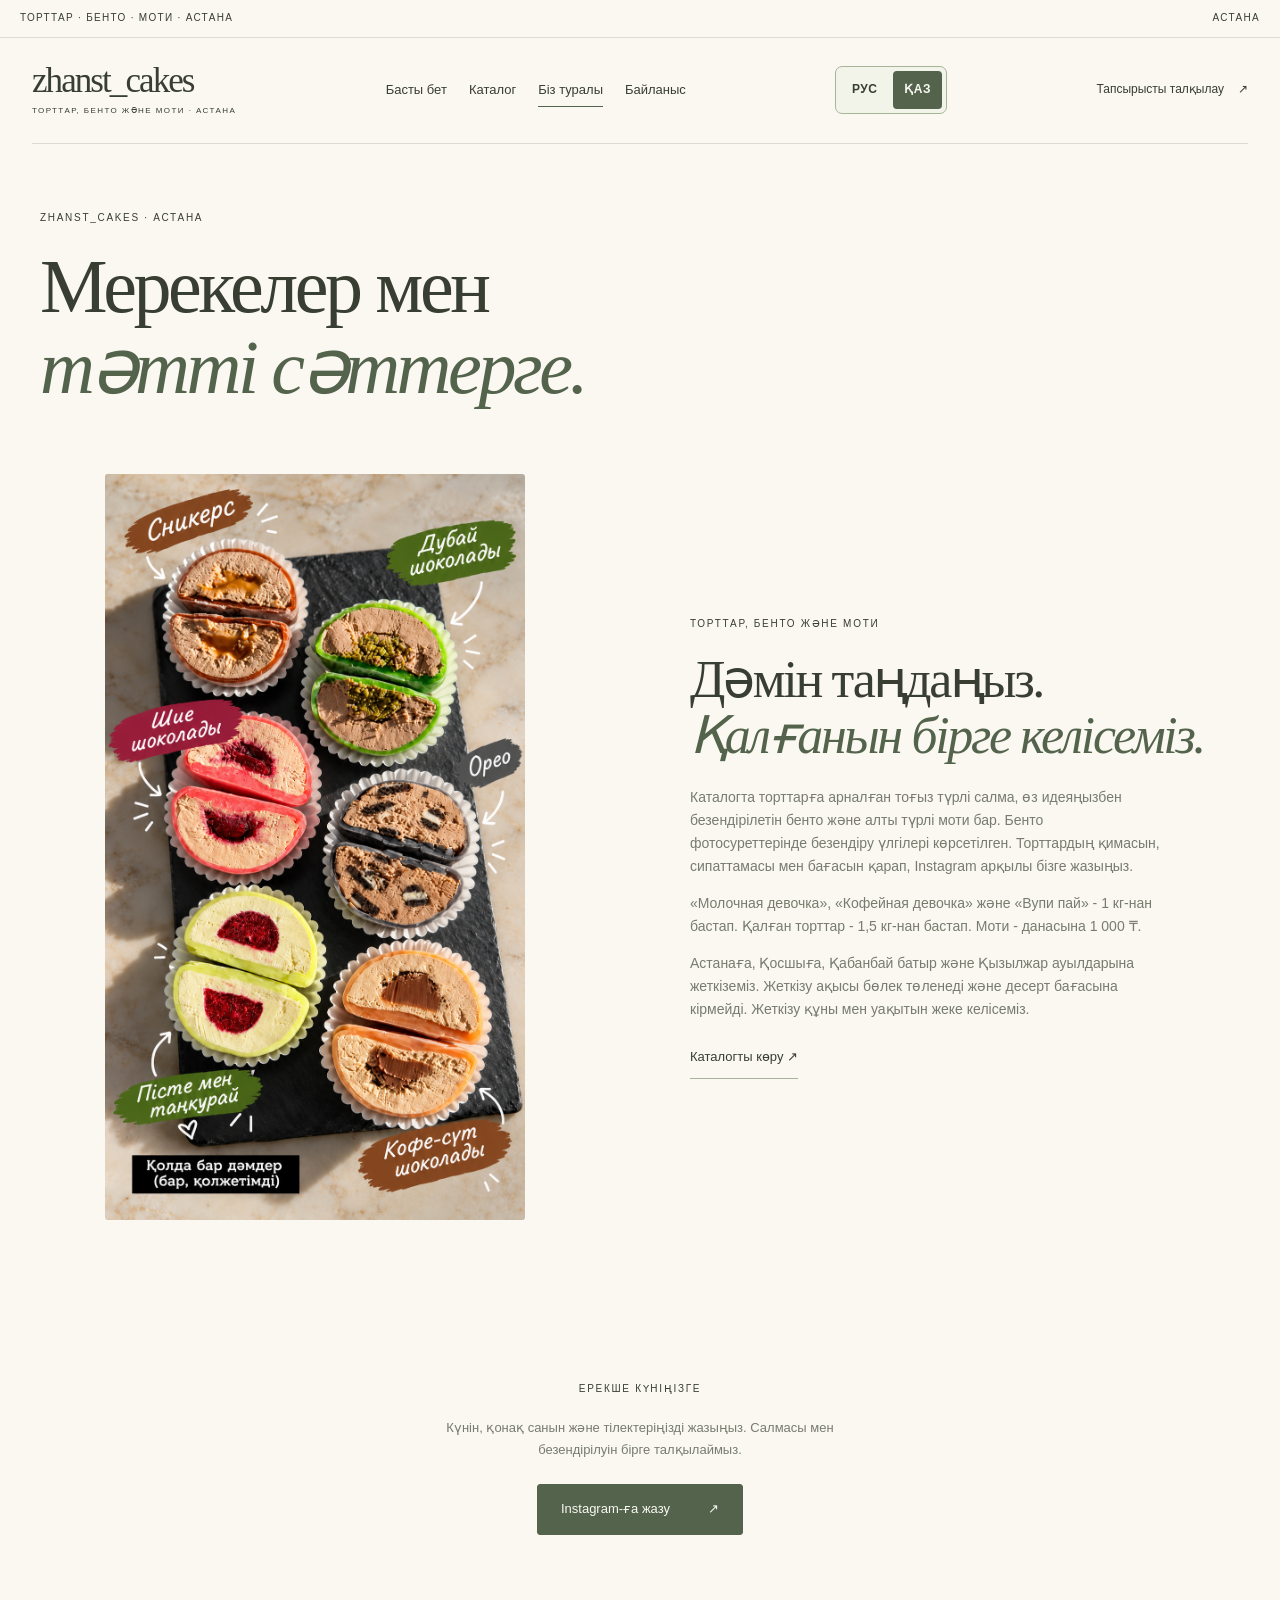
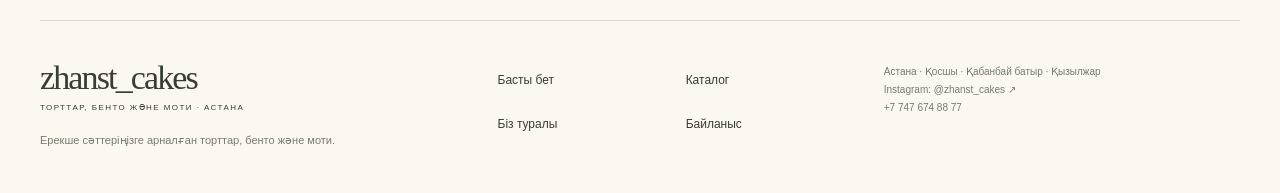
==== about-kk.html @ f771cd1b "Add files via upload" ====
<!doctype html>
<html lang="kk"><head><meta charset="utf-8"><meta name="viewport" content="width=device-width,initial-scale=1">
<meta http-equiv="Content-Security-Policy" content="default-src &#x27;none&#x27;; script-src &#x27;self&#x27;; script-src-attr &#x27;none&#x27;; style-src &#x27;self&#x27;; style-src-attr &#x27;none&#x27;; img-src &#x27;self&#x27;; font-src &#x27;self&#x27;; connect-src &#x27;none&#x27;; object-src &#x27;none&#x27;; base-uri &#x27;none&#x27;; form-action &#x27;none&#x27;">
<meta name="referrer" content="no-referrer"><meta name="robots" content="noindex,nofollow">
<title>Біз туралы - zhanst_cakes</title><meta name="description" content="zhanst_cakes торттары, бентолары және мотиі. Моти - данасына 1 000 ₸. Жеткізу: Астана қаласы, Қосшы қаласы, Қабанбай батыр және Қызылжар ауылдары.">
<link rel="icon" href="images/icon.svg" type="image/svg+xml"><link rel="stylesheet" href="style.css"><script src="config.js" defer></script><script src="config-kk.js" defer></script><script src="script.js" defer></script><link rel="alternate" hreflang="ru" href="about.html"><link rel="alternate" hreflang="kk" href="about-kk.html"></head>
<body><a class="skip" href="#main">Негізгі мазмұнға өту</a>
<div class="topline">Торттар · Бенто · Моти · Астана <span>Астана</span></div>
<header class="header"><a class="brand" href="index-kk.html" aria-label="zhanst_cakes - басты бет">zhanst_cakes<span>торттар, бенто және моти · Астана</span></a><div class="language-switch" role="group" aria-label="Сайт тілі"><a href="about.html" lang="ru" hreflang="ru" data-language-link="about.html">РУС</a><a href="about-kk.html" lang="kk" hreflang="kk" data-language-link="about-kk.html" aria-current="true">ҚАЗ</a></div><button class="menu-toggle" type="button" aria-expanded="false" aria-controls="navigation" aria-label="Мәзірді ашу">Мәзір <span aria-hidden="true">☰</span></button><nav id="navigation" aria-label="Негізгі мәзір"><a href="index-kk.html">Басты бет</a><a href="catalog-kk.html">Каталог</a><a href="about-kk.html" aria-current="page">Біз туралы</a><a href="contacts-kk.html">Байланыс</a></nav><a class="header-contact" href="contacts-kk.html">Тапсырысты талқылау <span aria-hidden="true">↗</span></a></header>
<main id="main">
<section class="page-intro container"><p class="eyebrow">ZHANST_CAKES · АСТАНА</p><h1>Мерекелер мен<br><em>тәтті сәттерге.</em></h1></section><section class="about-layout container"><div class="photo-slot portrait-photo mochi-overview"><img src="images/mochi-collection-kk.png" alt="Қазақша атаулары бар zhanst_cakes моти дәмдерінің топтамасы" width="941" height="1672" loading="lazy"></div><div class="about-copy"><p class="eyebrow">ТОРТТАР, БЕНТО ЖӘНЕ МОТИ</p><h2>Дәмін таңдаңыз.<br><em>Қалғанын бірге келісеміз.</em></h2><p>Каталогта торттарға арналған тоғыз түрлі салма, өз идеяңызбен безендірілетін бенто және алты түрлі моти бар. Бенто фотосуреттерінде безендіру үлгілері көрсетілген. Торттардың қимасын, сипаттамасы мен бағасын қарап, Instagram арқылы бізге жазыңыз.</p><p>«Молочная девочка», «Кофейная девочка» және «Вупи пай» - 1 кг-нан бастап. Қалған торттар - 1,5 кг-нан бастап. Моти - данасына 1 000 ₸.</p><p>Астанаға, Қосшыға, Қабанбай батыр және Қызылжар ауылдарына жеткіземіз. Жеткізу ақысы бөлек төленеді және десерт бағасына кірмейді. Жеткізу құны мен уақытын жеке келісеміз.</p><a class="text-link" href="catalog-kk.html">Каталогты көру ↗</a></div></section><section class="cta"><p class="eyebrow">ЕРЕКШЕ КҮНІҢІЗГЕ</p><p>Күнін, қонақ санын және тілектеріңізді жазыңыз. Салмасы мен безендірілуін бірге талқылаймыз.</p><a class="button" href="https://www.instagram.com/zhanst_cakes/">Instagram-ға жазу <span>↗</span></a></section></main>
<footer class="footer"><div><a class="brand" href="index-kk.html">zhanst_cakes<span>торттар, бенто және моти · Астана</span></a><p>Ерекше сәттеріңізге арналған торттар, бенто және моти.</p></div><nav aria-label="Төменгі мәзір"><a href="index-kk.html">Басты бет</a><a href="catalog-kk.html">Каталог</a><a href="about-kk.html" aria-current="page">Біз туралы</a><a href="contacts-kk.html">Байланыс</a></nav><div class="footer-note">Астана · Қосшы · Қабанбай батыр · Қызылжар<br><a href="https://www.instagram.com/zhanst_cakes/">Instagram: @zhanst_cakes ↗</a><br><a href="tel:+77476748877">+7 747 674 88 77</a></div></footer>
<dialog id="product-dialog" aria-labelledby="dialog-title"><button class="dialog-close" type="button" aria-label="Терезені жабу">×</button><div id="dialog-content"></div></dialog>
<dialog id="contact-dialog" aria-labelledby="contact-title"><button class="dialog-close" type="button" aria-label="Терезені жабу">×</button><p class="eyebrow">БАЙЛАНЫС</p><h2 id="contact-title">Бізбен байланысыңыз</h2><p>Қоңырау шалыңыз немесе WhatsApp пен Instagram арқылы жазыңыз - тапсырысыңызды талқылаймыз.</p><a class="button" href="contacts-kk.html">Байланыс парақшасына өту ↗</a></dialog>
</body></html>
---- style.css ----
:root{--paper:#faf8f1;--ink:#383e32;--sage:#53634c;--muted:#777c6e;--line:#d9dccf;--soft:#eceee3;--serif:Georgia,'Times New Roman',serif}*{box-sizing:border-box}html{scroll-behavior:smooth;scroll-padding-top:110px}body{margin:0;background:var(--paper);color:var(--ink);font:15px/1.65 Arial,Helvetica,sans-serif}a{color:inherit;text-decoration:none}button,input,select{font:inherit}button,a,summary,select{-webkit-tap-highlight-color:transparent}button,summary,select{cursor:pointer}img{max-width:100%;display:block}button{color:inherit}h1,h2,h3,p{margin-top:0}h1,h2,h3{font-family:var(--serif);font-weight:400;line-height:1.07;letter-spacing:-.045em}h1{font-size:clamp(44px,7vw,88px);margin-bottom:26px}h2{font-size:clamp(34px,4.4vw,56px);margin-bottom:22px}h3{font-size:29px}em{font-weight:400;color:var(--sage)}a:focus-visible,button:focus-visible,select:focus-visible,summary:focus-visible{outline:3px solid #8a9b76;outline-offset:5px}.container{width:min(1200px,calc(100% - 40px));margin-inline:auto}.skip{position:fixed;top:-80px;left:20px;padding:12px 18px;background:var(--ink);color:white;z-index:20}.skip:focus{top:12px}.topline{font-size:10px;letter-spacing:.13em;text-transform:uppercase;border-bottom:1px solid var(--line);padding:10px 20px;display:flex;justify-content:space-between}.header{width:min(1320px,calc(100% - 40px));margin:auto;display:flex;align-items:center;justify-content:space-between;gap:20px;padding:23px 0;flex-wrap:wrap;border-bottom:1px solid var(--line)}.brand{font:40px/.9 var(--serif);letter-spacing:-.065em;display:inline-flex;flex-direction:column;gap:10px;flex-shrink:0}.brand span{font:8px/1.2 Arial,sans-serif;letter-spacing:.18em;text-transform:uppercase}.header nav{display:flex;gap:24px;width:100%;order:3;justify-content:center;font-size:13px}.header nav a{padding:10px 0;position:relative}.header nav a[aria-current=page]::after{content:'';height:1px;background:var(--sage);position:absolute;bottom:4px;left:0;right:0}.header-contact{display:none;font-size:12px;gap:24px;align-items:center}.menu-toggle{display:none;align-items:center;gap:12px;min-height:44px;padding:8px 0 8px 12px;background:none;border:0;font-size:12px}.menu-toggle span{font-size:22px}.js .menu-toggle{display:flex}.js .header nav{display:none}.js .header nav.open{display:flex}.eyebrow{font-size:10px;letter-spacing:.17em;line-height:1.7;font-weight:500;margin-bottom:20px}.lead{font-size:15px;line-height:1.8;color:var(--muted);max-width:440px}.button{display:inline-flex;align-items:center;justify-content:space-between;gap:38px;background:var(--sage);color:var(--paper);padding:15px 23px;border:1px solid var(--sage);border-radius:3px;min-height:50px;font-size:13px;line-height:1.4}.button:hover{background:#414f3b}.button.secondary{background:transparent;color:var(--sage)}.text-link{display:inline-flex;align-items:center;padding:10px 0;border-bottom:1px solid #aab29b;font-size:13px;min-height:44px}.hero{display:grid;gap:35px;padding-top:45px;padding-bottom:55px}.hero .lead{margin-bottom:28px}.hero-bottom{display:flex;gap:14px;align-items:center;margin-top:32px;font-size:11px;color:var(--muted);line-height:1.6}.asterisk{font-size:34px;color:var(--sage)}.photo-slot{position:relative;background:#e9e5dc;overflow:hidden;border-radius:3px;aspect-ratio:4/5}.photo-slot img{width:100%;height:100%;object-fit:cover}.photo-slot>span{position:absolute;bottom:18px;left:18px;right:18px;text-align:center;font-size:10px;letter-spacing:.09em;color:#626853;background:#faf8f1d9;padding:8px;border:1px solid #ffffff70;border-radius:2px}.hero-photo{border-radius:140px 140px 3px 3px;aspect-ratio:1/1.1}.photo-caption{display:flex;justify-content:space-between;gap:15px;padding-top:15px;font-size:9px;letter-spacing:.09em;color:var(--muted)}.photo-caption span:last-child{font-family:var(--serif);font-style:italic;font-size:13px;letter-spacing:0}.section-head{display:flex;align-items:flex-start;justify-content:space-between;gap:20px;flex-direction:column;margin-bottom:28px}.section-head h2{margin:0}.section-head>p{font-size:12px;color:var(--muted);margin:0}.category-section{padding-block:40px 45px;border-top:1px solid var(--line)}.categories{display:grid;gap:12px}.category{padding:22px 24px;border:1px solid var(--line);position:relative;background:#f4f3eb;border-radius:3px}.category:nth-child(2){background:#e9edde}.category:nth-child(3){background:#f0e7df}.category:hover{border-color:var(--sage)}.category-number{font-size:10px;color:var(--muted)}.category h3{margin:18px 0 8px}.category p{font-size:12px;color:var(--muted);margin-bottom:0}.category-arrow{position:absolute;right:24px;top:22px;font-size:23px}.collection{padding-block:25px 65px}.product-grid{display:grid;grid-template-columns:repeat(2,minmax(0,1fr));gap:30px 14px}.product-card{min-width:0}.product-card .photo-slot{aspect-ratio:4/5}.product-card:nth-child(3n+2) .is-placeholder img{filter:hue-rotate(325deg)}.product-card:nth-child(3n+3) .is-placeholder img{filter:hue-rotate(30deg)}.photo-button{display:block;padding:0;border:0;width:100%;background:transparent;text-align:left}.product-category{font-size:9px;letter-spacing:.13em;text-transform:uppercase;color:var(--muted);margin:14px 0 8px}.product-card h3{font-size:21px;line-height:1.15;margin:0 0 9px;overflow-wrap:anywhere}.product-price{font-size:12px;margin:0 0 12px;color:var(--sage)}.product-link{background:transparent;border:0;border-bottom:1px solid #aab29b;padding:8px 0;font-size:11px;min-height:44px;text-align:left}.story-strip{background:var(--soft);padding-block:45px}.story-grid{display:grid;gap:32px;align-items:center}.story-photo{aspect-ratio:1.25}.story-grid p:not(.eyebrow){color:var(--muted);font-size:14px;max-width:420px}.cta{text-align:center;padding:65px 20px}.cta>p:not(.eyebrow){color:var(--muted);font-size:13px;max-width:400px;margin:0 auto 24px}.footer{width:min(1200px,calc(100% - 40px));margin:auto;border-top:1px solid var(--line);padding:32px 0;display:grid;gap:30px}.footer .brand{font-size:34px}.footer p{font-size:11px;color:var(--muted);margin:18px 0 0}.footer nav{display:flex;flex-wrap:wrap;gap:10px 24px;font-size:12px}.footer nav a{padding:8px 0;min-height:44px}.footer-note{font-size:10px;color:var(--muted);line-height:1.8}.page-intro{padding-block:45px 32px}.page-intro h1{font-size:clamp(44px,6.5vw,76px)}.catalog{padding-bottom:45px}.toolbar{padding:20px 0;border-top:1px solid var(--line);border-bottom:1px solid var(--line);display:flex;gap:18px;flex-wrap:wrap;align-items:center;justify-content:space-between}.filters{display:flex;gap:7px;flex-wrap:wrap}.filters button{border:1px solid var(--line);border-radius:40px;background:transparent;padding:10px 17px;font-size:12px;min-height:44px}.filters .active{background:var(--sage);border-color:var(--sage);color:var(--paper)}.sort{display:flex;gap:10px;align-items:center;font-size:11px;color:var(--muted)}select{border:1px solid var(--line);border-radius:3px;color:var(--ink);background:var(--paper);padding:10px;min-height:44px;font-size:12px}.catalog-status{font-size:11px;color:var(--muted);margin:18px 0 22px}.pagination{display:flex;gap:10px;justify-content:center;padding:30px 0 10px}.pagination button{width:44px;height:44px;border:1px solid var(--line);border-radius:50%;background:transparent}.pagination .active{background:var(--sage);color:var(--paper);border-color:var(--sage)}.catalog-note{text-align:center;font-size:11px;color:var(--muted);margin:20px 0}.about-layout{display:grid;gap:35px;align-items:center;padding-bottom:55px}.portrait-photo{border-radius:130px 130px 3px 3px}.about-copy p:not(.eyebrow){font-size:14px;color:var(--muted);max-width:470px}.values{padding-block:35px 20px;border-top:1px solid var(--line)}.values-grid{display:grid;gap:28px}.values-grid span{font-size:11px;color:var(--sage)}.values-grid h3{margin:14px 0}.values-grid p{font-size:13px;color:var(--muted);max-width:280px}.contact-layout{display:grid;gap:30px;padding-bottom:55px}.contact-panel{background:var(--soft);padding:28px;border-radius:4px}.contact-row{display:flex;align-items:center;justify-content:space-between;gap:20px;border-top:1px solid #cdd3bf;padding:22px 0;min-height:80px}.contact-row strong{display:block;font:28px var(--serif);letter-spacing:-.03em}.contact-row small{font-size:11px;color:var(--muted);display:block;margin-top:7px;overflow-wrap:anywhere}.contact-row>span:last-child{font-size:27px}.muted{font-size:11px;color:var(--muted);margin:14px 0 0}.contact-info{padding:10px 0;display:grid;gap:24px}.contact-info h2{font-size:36px}.contact-info p:not(.eyebrow){font-size:13px;color:var(--muted);max-width:380px}.contact-info .eyebrow{margin-bottom:12px}.faq{padding-bottom:65px}.faq h2{margin-bottom:30px}.faq details{border-top:1px solid var(--line);padding:0}.faq details:last-child{border-bottom:1px solid var(--line)}summary{padding:20px 0;font-size:14px;min-height:50px}details p{font-size:13px;color:var(--muted);padding-right:20px;max-width:600px}dialog{background:var(--paper);color:var(--ink);border:0;border-radius:8px;padding:44px 22px 26px;width:min(560px,calc(100% - 30px));max-height:90vh;overflow:auto}dialog::backdrop{background:#26301ecc}dialog h2{font-size:34px;overflow-wrap:anywhere}dialog p{font-size:14px;color:var(--muted)}dialog .photo-slot{aspect-ratio:1.5;margin-bottom:22px}dialog .button{width:100%;margin-top:10px}.dialog-close{position:absolute;top:4px;right:4px;border:0;background:transparent;font-size:28px;min-width:44px;min-height:44px}.dialog-size{font-size:12px}body.dialog-open{overflow:hidden}
@media(min-width:640px){.container,.footer{width:min(1200px,calc(100% - 64px))}.header{width:calc(100% - 64px)}.hero{grid-template-columns:1fr 1fr;align-items:center;gap:30px;padding-block:60px}.hero h1{font-size:clamp(48px,7vw,88px)}.categories{grid-template-columns:repeat(3,minmax(0,1fr))}.category{padding:24px 20px}.category h3{font-size:27px}.section-head{flex-direction:row;align-items:end}.product-grid{gap:35px 22px}.story-grid,.about-layout,.contact-layout{grid-template-columns:1fr 1fr;gap:45px}.story-photo{aspect-ratio:1.15}.values-grid{grid-template-columns:repeat(3,minmax(0,1fr))}.footer{grid-template-columns:1.3fr 1fr}.footer-note{grid-column:1/-1}.page-intro{padding-block:65px 40px}.about-copy h2{font-size:40px}.contact-panel{padding:35px}}
@media(min-width:960px){.header{flex-wrap:nowrap;padding-block:27px}.header nav,.js .header nav{display:flex;width:auto;order:0;gap:35px}.menu-toggle,.js .menu-toggle{display:none}.header-contact{display:flex}.hero{gap:80px;padding-block:65px 80px}.hero-visual{padding-left:25px}.hero-photo{border-radius:210px 210px 3px 3px}.hero-bottom{margin-top:40px}.product-grid{grid-template-columns:repeat(3,minmax(0,1fr));gap:40px 28px}.product-card h3{font-size:27px}.product-price{font-size:13px}.product-link{font-size:12px}.category-section{padding-block:55px}.category{padding:28px}.category h3{font-size:36px}.collection{padding-block:35px 80px}.story-strip{padding-block:65px}.story-grid{gap:100px}.story-photo{max-width:470px}.cta{padding-block:85px}.footer{grid-template-columns:1.2fr 1fr 1fr;align-items:start;padding-block:42px}.footer-note{grid-column:auto}.footer nav{display:grid;grid-template-columns:1fr 1fr;gap:0 20px}.about-layout{gap:100px;padding-bottom:75px}.portrait-photo{max-width:480px}.about-copy h2{font-size:52px}.contact-layout{gap:100px}.contact-info{padding-top:20px}.faq{padding-top:20px}.hero .lead{font-size:16px}.values{padding-block:45px 30px}dialog{padding:48px 35px 35px}}
@media(max-width:359px){.container,.footer,.header{width:calc(100% - 28px)}.product-grid{grid-template-columns:1fr}.hero h1{font-size:43px}.filters{gap:5px}.filters button{padding-inline:12px}.contact-panel{padding:22px}.topline{font-size:8px}}
@media(prefers-reduced-motion:reduce){html{scroll-behavior:auto}}

/* Brand, serving details and full mochi assortment. */
.brand{font-size:29px;letter-spacing:-.055em}.product-size{font-size:11px;color:var(--muted);margin:0 0 8px}.product-card:has(.product-category) .photo-slot{aspect-ratio:1/1.1}.mochi-overview{aspect-ratio:941/1672;border-radius:3px;max-width:420px;width:100%;justify-self:center}.mochi-overview img{object-fit:contain}.hero-photo img{object-position:center}.product-price{margin-bottom:6px}@media(min-width:960px){.brand{font-size:35px}}

/* Whole photographs with breathing room; small source photos never upscale. */
.product-card .photo-slot, .product-card:has(.product-category) .photo-slot{aspect-ratio:4/5;padding:14px;background:#eeece5;display:grid;place-items:center}
.product-card .photo-slot img{width:100%;height:100%;object-fit:contain;border-radius:2px;min-height:0}
.product-card .photo-cake, .product-card:has(.product-category) .photo-cake{aspect-ratio:1/1;padding:18px}
.product-card .photo-cake img{width:auto;height:auto;max-width:100%;max-height:100%;object-fit:contain}
#dialog-content .photo-slot{display:grid;place-items:center;aspect-ratio:auto;height:min(48vh,480px);padding:16px;background:#eeece5}
#dialog-content .photo-slot img{width:auto;height:auto;max-width:100%;max-height:100%;object-fit:contain;min-height:0}
.hero-photo img{object-fit:contain;padding:16px}.photo-button:hover .photo-slot{background:#e8e6dd}
@media(max-width:600px){.product-card .photo-slot{padding:8px}.product-card .photo-cake,.product-card:has(.product-category) .photo-cake{padding:10px}.topline{gap:12px}}

/* Local, accessible dessert showcase — no carousel library. */
.sr-only{position:absolute;width:1px;height:1px;padding:0;margin:-1px;overflow:hidden;clip-path:inset(50%);white-space:nowrap;border:0}
.showcase .section-head{margin-bottom:35px}.showcase-region{outline-offset:8px}.showcase-slide[hidden],.showcase-controls[hidden]{display:none!important}
.showcase-slide{animation:showcase-enter .55s ease both;min-width:0}.showcase-copy h3{font-size:clamp(32px,4vw,52px);margin-bottom:22px}.showcase-copy{min-width:0}.showcase-copy p:not(.eyebrow){font-size:14px;color:var(--muted)}
.showcase-collage{position:relative;display:grid;gap:10px;aspect-ratio:1.18;width:100%;padding:18px 18px 42px;background:#e1e4d5;border:1px solid #d0d5c3;border-radius:4px;grid-template-columns:repeat(3,minmax(0,1fr));overflow:hidden}
.showcase-tile{background:#f7f5ee;min-height:0;min-width:0;border-radius:3px;display:grid;place-items:center;padding:5px;overflow:hidden}.showcase-tile img{width:100%;height:100%;min-height:0;object-fit:contain;border-radius:2px}
.collage-cake{grid-template-columns:repeat(2,minmax(0,1fr));background:#e9e2d7}.collage-cake .showcase-tile img{width:auto;height:auto;max-width:100%;max-height:100%}.collage-bento{grid-template-columns:repeat(2,minmax(0,1fr));background:#eadee0}.showcase-stamp{position:absolute;bottom:10px;left:20px;font:italic 18px Georgia;color:#646c58;letter-spacing:-.04em}
.showcase-controls{margin-top:25px;padding-top:18px;border-top:1px solid #cbd2be;display:flex;align-items:center;justify-content:space-between;gap:8px}.showcase-arrows{display:flex;align-items:center;gap:7px}.showcase-arrows button{width:44px;height:44px;border:1px solid #b9c2ac;border-radius:50%;background:transparent;font-size:20px}.showcase-arrows button:hover{background:#d9e0cf}.showcase-count{font-size:10px;letter-spacing:.09em;color:var(--muted);margin-left:6px}.showcase-dots{display:flex;gap:0}.showcase-dots button{width:36px;min-height:44px;display:grid;place-items:center;border:0;background:none}.showcase-dots span{width:7px;height:7px;border-radius:50%;background:#b5bea7;transition:width .2s}.showcase-dots .active span{width:21px;border-radius:5px;background:var(--sage)}.showcase-pause{min-height:44px;border:0;background:none;color:var(--sage);font-size:11px;padding:8px;white-space:nowrap}
@keyframes showcase-enter{from{opacity:.2;transform:translateY(8px)}to{opacity:1;transform:translateY(0)}}
@media(max-width:639px){.showcase .story-grid{gap:25px}.showcase-collage{aspect-ratio:1.1;padding:12px 12px 38px;gap:7px}.showcase-copy h3{font-size:36px}.showcase-controls{flex-wrap:wrap}.showcase-count{margin-left:3px}.showcase-dots button{width:30px}.showcase-pause{font-size:10px}.showcase-copy p:not(.eyebrow){font-size:13px}}
@media(prefers-reduced-motion:reduce){.showcase-slide{animation:none}.showcase-dots span{transition:none}}
.showcase-collage{grid-template-rows:repeat(2,minmax(0,1fr))}.collage-bento{grid-template-rows:minmax(0,1fr)}.showcase-dots button{width:44px}
@media(max-width:639px){.showcase-dots button{width:44px}.showcase-controls{row-gap:4px}.showcase-count{font-size:9px}}

.product-card .photo-cake img{width:100%;height:100%;object-fit:contain;max-width:100%;max-height:100%}

/* Language selection remains visible outside the collapsed mobile menu. */
.language-switch{display:inline-flex;align-items:center;gap:4px;padding:4px;border:1px solid #a8b499;border-radius:7px;background:#f2f4ea;flex-shrink:0}.language-switch a{display:grid;place-items:center;min-width:49px;min-height:38px;padding:5px 10px;border-radius:4px;font-size:12px;font-weight:700;letter-spacing:.04em}.language-switch a[aria-current=true]{background:var(--sage);color:var(--paper)}.language-switch a:hover{box-shadow:inset 0 0 0 1px var(--sage)}
@media(max-width:959px){.header .brand{order:0}.header .menu-toggle{order:1;margin-left:auto}.header .language-switch{order:2;margin-left:auto}.header #navigation{order:3}.header .header-contact{order:4}}
@media(max-width:639px){.header{display:grid;grid-template-columns:minmax(0,1fr) auto;gap:16px 12px}.header .brand{grid-column:1;grid-row:1;min-width:0}.header .menu-toggle{grid-column:2;grid-row:1}.header .language-switch{grid-column:1/-1;grid-row:2;justify-self:end;margin:0}.header #navigation{grid-column:1/-1;grid-row:3;flex-direction:column;gap:3px;align-items:stretch;padding-top:8px}.header #navigation a{min-height:44px}.language-switch a{min-height:44px;min-width:62px}.header .header-contact{display:none}.showcase-copy h3{overflow-wrap:break-word}}
@media(min-width:960px){.header .brand{order:0}.header #navigation{order:1;gap:22px}.header .language-switch{order:2}.header .header-contact{order:3;gap:14px}}
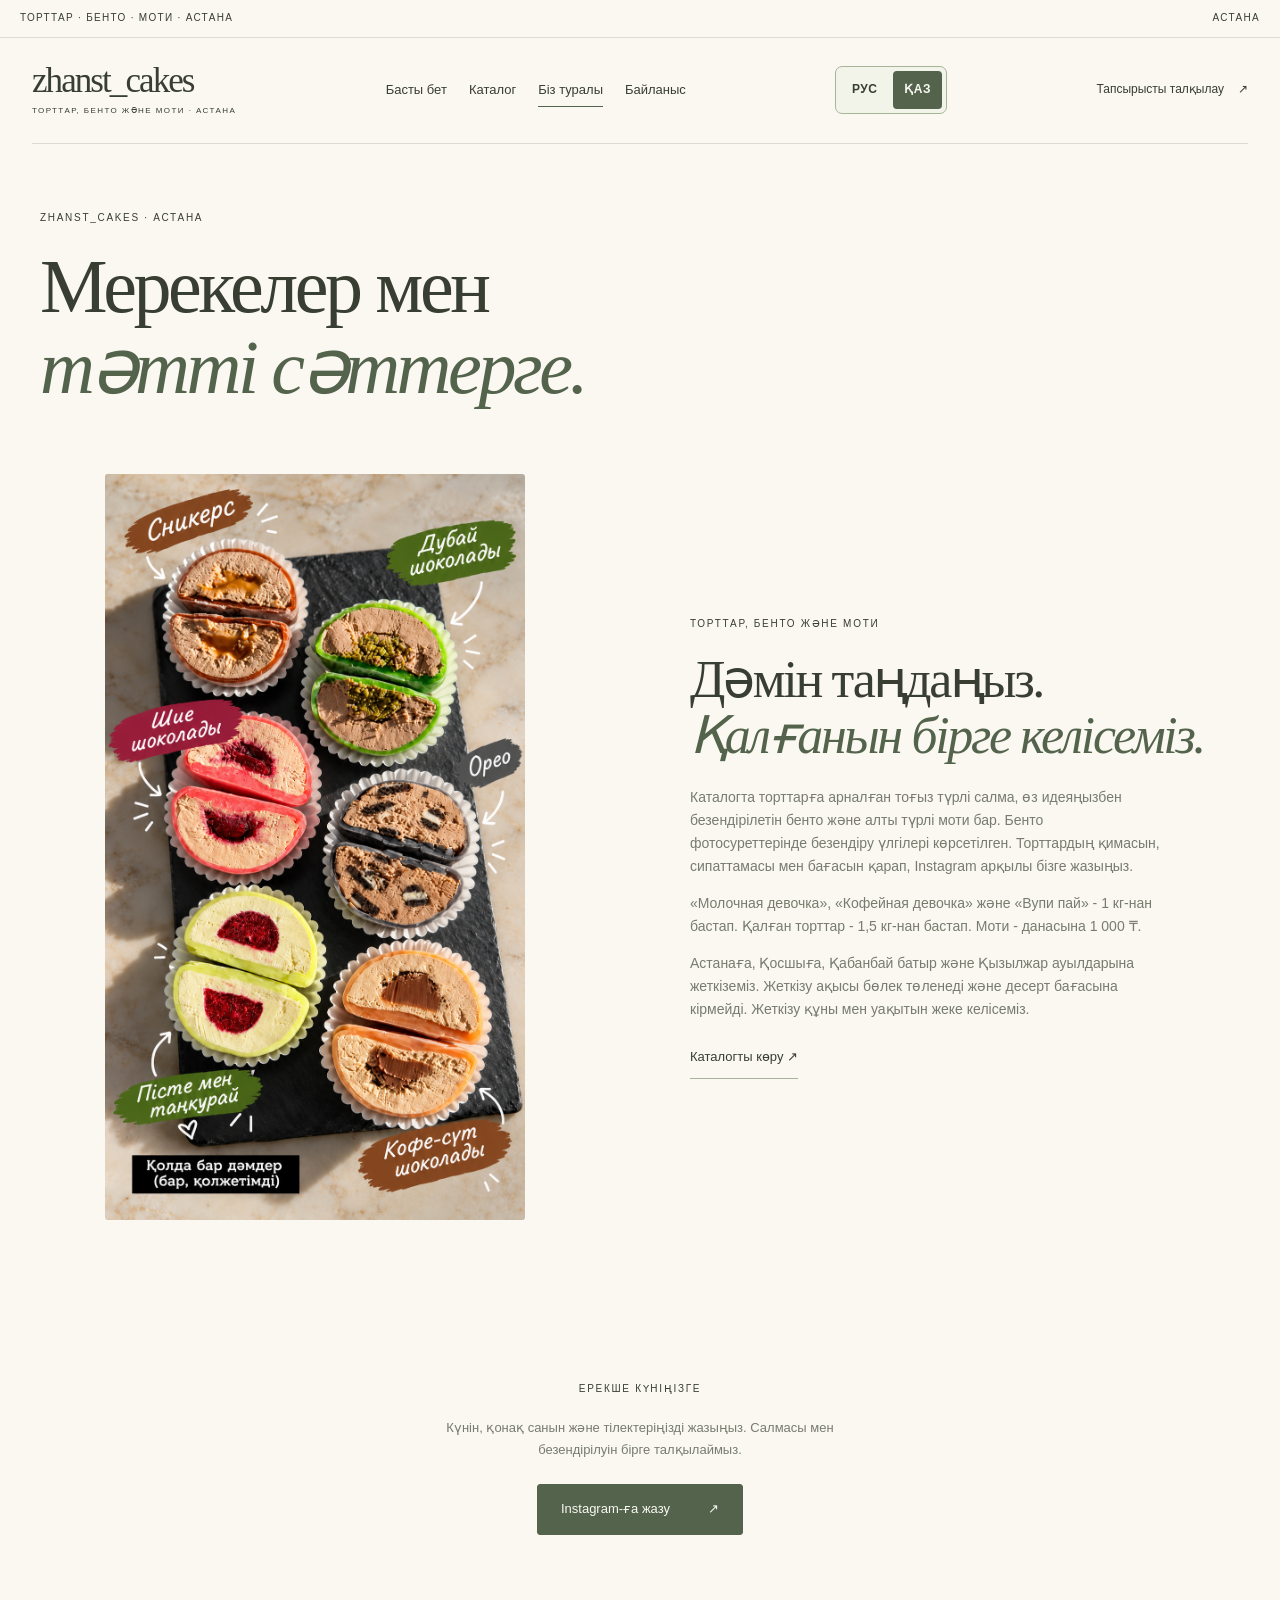
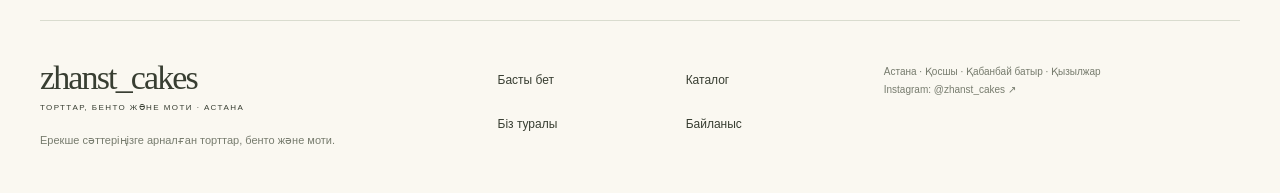
==== commit 45f3e439: "Add files via upload" ====
--- a/about-kk.html
+++ b/about-kk.html
@@ -9,7 +9,7 @@
 <header class="header"><a class="brand" href="index-kk.html" aria-label="zhanst_cakes - басты бет">zhanst_cakes<span>торттар, бенто және моти · Астана</span></a><div class="language-switch" role="group" aria-label="Сайт тілі"><a href="about.html" lang="ru" hreflang="ru" data-language-link="about.html">РУС</a><a href="about-kk.html" lang="kk" hreflang="kk" data-language-link="about-kk.html" aria-current="true">ҚАЗ</a></div><button class="menu-toggle" type="button" aria-expanded="false" aria-controls="navigation" aria-label="Мәзірді ашу">Мәзір <span aria-hidden="true">☰</span></button><nav id="navigation" aria-label="Негізгі мәзір"><a href="index-kk.html">Басты бет</a><a href="catalog-kk.html">Каталог</a><a href="about-kk.html" aria-current="page">Біз туралы</a><a href="contacts-kk.html">Байланыс</a></nav><a class="header-contact" href="contacts-kk.html">Тапсырысты талқылау <span aria-hidden="true">↗</span></a></header>
 <main id="main">
 <section class="page-intro container"><p class="eyebrow">ZHANST_CAKES · АСТАНА</p><h1>Мерекелер мен<br><em>тәтті сәттерге.</em></h1></section><section class="about-layout container"><div class="photo-slot portrait-photo mochi-overview"><img src="images/mochi-collection-kk.png" alt="Қазақша атаулары бар zhanst_cakes моти дәмдерінің топтамасы" width="941" height="1672" loading="lazy"></div><div class="about-copy"><p class="eyebrow">ТОРТТАР, БЕНТО ЖӘНЕ МОТИ</p><h2>Дәмін таңдаңыз.<br><em>Қалғанын бірге келісеміз.</em></h2><p>Каталогта торттарға арналған тоғыз түрлі салма, өз идеяңызбен безендірілетін бенто және алты түрлі моти бар. Бенто фотосуреттерінде безендіру үлгілері көрсетілген. Торттардың қимасын, сипаттамасы мен бағасын қарап, Instagram арқылы бізге жазыңыз.</p><p>«Молочная девочка», «Кофейная девочка» және «Вупи пай» - 1 кг-нан бастап. Қалған торттар - 1,5 кг-нан бастап. Моти - данасына 1 000 ₸.</p><p>Астанаға, Қосшыға, Қабанбай батыр және Қызылжар ауылдарына жеткіземіз. Жеткізу ақысы бөлек төленеді және десерт бағасына кірмейді. Жеткізу құны мен уақытын жеке келісеміз.</p><a class="text-link" href="catalog-kk.html">Каталогты көру ↗</a></div></section><section class="cta"><p class="eyebrow">ЕРЕКШЕ КҮНІҢІЗГЕ</p><p>Күнін, қонақ санын және тілектеріңізді жазыңыз. Салмасы мен безендірілуін бірге талқылаймыз.</p><a class="button" href="https://www.instagram.com/zhanst_cakes/">Instagram-ға жазу <span>↗</span></a></section></main>
-<footer class="footer"><div><a class="brand" href="index-kk.html">zhanst_cakes<span>торттар, бенто және моти · Астана</span></a><p>Ерекше сәттеріңізге арналған торттар, бенто және моти.</p></div><nav aria-label="Төменгі мәзір"><a href="index-kk.html">Басты бет</a><a href="catalog-kk.html">Каталог</a><a href="about-kk.html" aria-current="page">Біз туралы</a><a href="contacts-kk.html">Байланыс</a></nav><div class="footer-note">Астана · Қосшы · Қабанбай батыр · Қызылжар<br><a href="https://www.instagram.com/zhanst_cakes/">Instagram: @zhanst_cakes ↗</a><br><a href="tel:+77476748877">+7 747 674 88 77</a></div></footer>
+<footer class="footer"><div><a class="brand" href="index-kk.html">zhanst_cakes<span>торттар, бенто және моти · Астана</span></a><p>Ерекше сәттеріңізге арналған торттар, бенто және моти.</p></div><nav aria-label="Төменгі мәзір"><a href="index-kk.html">Басты бет</a><a href="catalog-kk.html">Каталог</a><a href="about-kk.html" aria-current="page">Біз туралы</a><a href="contacts-kk.html">Байланыс</a></nav><div class="footer-note">Астана · Қосшы · Қабанбай батыр · Қызылжар<br><a href="https://www.instagram.com/zhanst_cakes/">Instagram: @zhanst_cakes ↗</a></div></footer>
 <dialog id="product-dialog" aria-labelledby="dialog-title"><button class="dialog-close" type="button" aria-label="Терезені жабу">×</button><div id="dialog-content"></div></dialog>
-<dialog id="contact-dialog" aria-labelledby="contact-title"><button class="dialog-close" type="button" aria-label="Терезені жабу">×</button><p class="eyebrow">БАЙЛАНЫС</p><h2 id="contact-title">Бізбен байланысыңыз</h2><p>Қоңырау шалыңыз немесе WhatsApp пен Instagram арқылы жазыңыз - тапсырысыңызды талқылаймыз.</p><a class="button" href="contacts-kk.html">Байланыс парақшасына өту ↗</a></dialog>
+<dialog id="contact-dialog" aria-labelledby="contact-title"><button class="dialog-close" type="button" aria-label="Терезені жабу">×</button><p class="eyebrow">БАЙЛАНЫС</p><h2 id="contact-title">Бізбен байланысыңыз</h2><p>WhatsApp пен Instagram арқылы жазыңыз - тапсырысыңызды талқылаймыз.</p><a class="button" href="contacts-kk.html">Байланыс парақшасына өту ↗</a></dialog>
 </body></html>
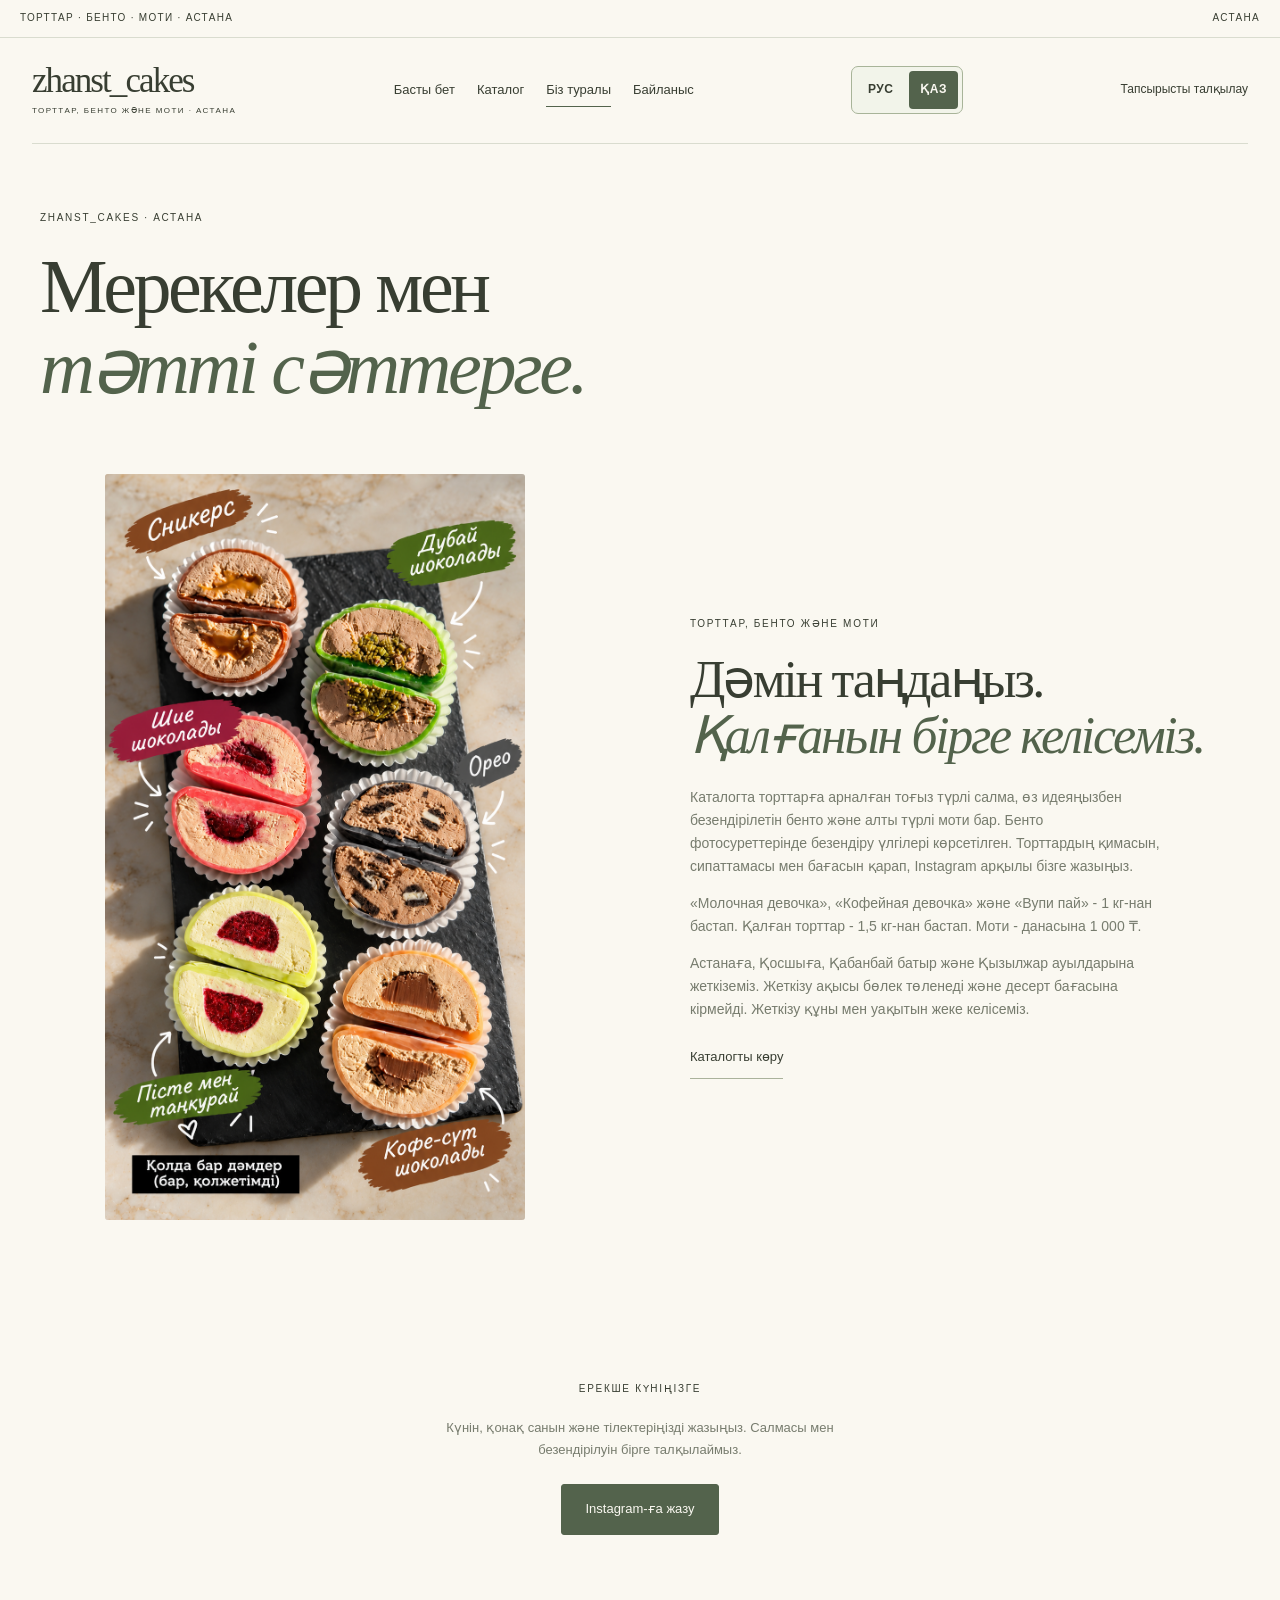
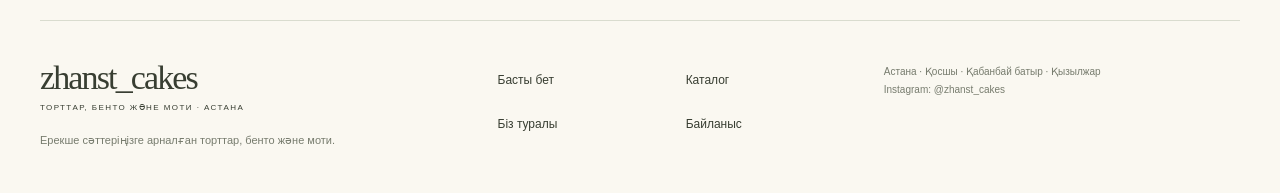
==== commit 852b2db4: "Add files via upload" ====
--- a/about-kk.html
+++ b/about-kk.html
@@ -6,10 +6,10 @@
 <link rel="icon" href="images/icon.svg" type="image/svg+xml"><link rel="stylesheet" href="style.css"><script src="config.js" defer></script><script src="config-kk.js" defer></script><script src="script.js" defer></script><link rel="alternate" hreflang="ru" href="about.html"><link rel="alternate" hreflang="kk" href="about-kk.html"></head>
 <body><a class="skip" href="#main">Негізгі мазмұнға өту</a>
 <div class="topline">Торттар · Бенто · Моти · Астана <span>Астана</span></div>
-<header class="header"><a class="brand" href="index-kk.html" aria-label="zhanst_cakes - басты бет">zhanst_cakes<span>торттар, бенто және моти · Астана</span></a><div class="language-switch" role="group" aria-label="Сайт тілі"><a href="about.html" lang="ru" hreflang="ru" data-language-link="about.html">РУС</a><a href="about-kk.html" lang="kk" hreflang="kk" data-language-link="about-kk.html" aria-current="true">ҚАЗ</a></div><button class="menu-toggle" type="button" aria-expanded="false" aria-controls="navigation" aria-label="Мәзірді ашу">Мәзір <span aria-hidden="true">☰</span></button><nav id="navigation" aria-label="Негізгі мәзір"><a href="index-kk.html">Басты бет</a><a href="catalog-kk.html">Каталог</a><a href="about-kk.html" aria-current="page">Біз туралы</a><a href="contacts-kk.html">Байланыс</a></nav><a class="header-contact" href="contacts-kk.html">Тапсырысты талқылау <span aria-hidden="true">↗</span></a></header>
+<header class="header"><a class="brand" href="index-kk.html" aria-label="zhanst_cakes - басты бет">zhanst_cakes<span>торттар, бенто және моти · Астана</span></a><div class="language-switch" role="group" aria-label="Сайт тілі"><a href="about.html" lang="ru" hreflang="ru" data-language-link="about.html">РУС</a><a href="about-kk.html" lang="kk" hreflang="kk" data-language-link="about-kk.html" aria-current="true">ҚАЗ</a></div><button class="menu-toggle" type="button" aria-expanded="false" aria-controls="navigation" aria-label="Мәзірді ашу">Мәзір <span aria-hidden="true">☰</span></button><nav id="navigation" aria-label="Негізгі мәзір"><a href="index-kk.html">Басты бет</a><a href="catalog-kk.html">Каталог</a><a href="about-kk.html" aria-current="page">Біз туралы</a><a href="contacts-kk.html">Байланыс</a></nav><a class="header-contact" href="contacts-kk.html">Тапсырысты талқылау </a></header>
 <main id="main">
-<section class="page-intro container"><p class="eyebrow">ZHANST_CAKES · АСТАНА</p><h1>Мерекелер мен<br><em>тәтті сәттерге.</em></h1></section><section class="about-layout container"><div class="photo-slot portrait-photo mochi-overview"><img src="images/mochi-collection-kk.png" alt="Қазақша атаулары бар zhanst_cakes моти дәмдерінің топтамасы" width="941" height="1672" loading="lazy"></div><div class="about-copy"><p class="eyebrow">ТОРТТАР, БЕНТО ЖӘНЕ МОТИ</p><h2>Дәмін таңдаңыз.<br><em>Қалғанын бірге келісеміз.</em></h2><p>Каталогта торттарға арналған тоғыз түрлі салма, өз идеяңызбен безендірілетін бенто және алты түрлі моти бар. Бенто фотосуреттерінде безендіру үлгілері көрсетілген. Торттардың қимасын, сипаттамасы мен бағасын қарап, Instagram арқылы бізге жазыңыз.</p><p>«Молочная девочка», «Кофейная девочка» және «Вупи пай» - 1 кг-нан бастап. Қалған торттар - 1,5 кг-нан бастап. Моти - данасына 1 000 ₸.</p><p>Астанаға, Қосшыға, Қабанбай батыр және Қызылжар ауылдарына жеткіземіз. Жеткізу ақысы бөлек төленеді және десерт бағасына кірмейді. Жеткізу құны мен уақытын жеке келісеміз.</p><a class="text-link" href="catalog-kk.html">Каталогты көру ↗</a></div></section><section class="cta"><p class="eyebrow">ЕРЕКШЕ КҮНІҢІЗГЕ</p><p>Күнін, қонақ санын және тілектеріңізді жазыңыз. Салмасы мен безендірілуін бірге талқылаймыз.</p><a class="button" href="https://www.instagram.com/zhanst_cakes/">Instagram-ға жазу <span>↗</span></a></section></main>
-<footer class="footer"><div><a class="brand" href="index-kk.html">zhanst_cakes<span>торттар, бенто және моти · Астана</span></a><p>Ерекше сәттеріңізге арналған торттар, бенто және моти.</p></div><nav aria-label="Төменгі мәзір"><a href="index-kk.html">Басты бет</a><a href="catalog-kk.html">Каталог</a><a href="about-kk.html" aria-current="page">Біз туралы</a><a href="contacts-kk.html">Байланыс</a></nav><div class="footer-note">Астана · Қосшы · Қабанбай батыр · Қызылжар<br><a href="https://www.instagram.com/zhanst_cakes/">Instagram: @zhanst_cakes ↗</a></div></footer>
+<section class="page-intro container"><p class="eyebrow">ZHANST_CAKES · АСТАНА</p><h1>Мерекелер мен<br><em>тәтті сәттерге.</em></h1></section><section class="about-layout container"><div class="photo-slot portrait-photo mochi-overview"><img src="images/mochi-collection-kk.png" alt="Қазақша атаулары бар zhanst_cakes моти дәмдерінің топтамасы" width="941" height="1672" loading="lazy"></div><div class="about-copy"><p class="eyebrow">ТОРТТАР, БЕНТО ЖӘНЕ МОТИ</p><h2>Дәмін таңдаңыз.<br><em>Қалғанын бірге келісеміз.</em></h2><p>Каталогта торттарға арналған тоғыз түрлі салма, өз идеяңызбен безендірілетін бенто және алты түрлі моти бар. Бенто фотосуреттерінде безендіру үлгілері көрсетілген. Торттардың қимасын, сипаттамасы мен бағасын қарап, Instagram арқылы бізге жазыңыз.</p><p>«Молочная девочка», «Кофейная девочка» және «Вупи пай» - 1 кг-нан бастап. Қалған торттар - 1,5 кг-нан бастап. Моти - данасына 1 000 ₸.</p><p>Астанаға, Қосшыға, Қабанбай батыр және Қызылжар ауылдарына жеткіземіз. Жеткізу ақысы бөлек төленеді және десерт бағасына кірмейді. Жеткізу құны мен уақытын жеке келісеміз.</p><a class="text-link" href="catalog-kk.html">Каталогты көру</a></div></section><section class="cta"><p class="eyebrow">ЕРЕКШЕ КҮНІҢІЗГЕ</p><p>Күнін, қонақ санын және тілектеріңізді жазыңыз. Салмасы мен безендірілуін бірге талқылаймыз.</p><a class="button" href="https://www.instagram.com/zhanst_cakes/">Instagram-ға жазу </a></section></main>
+<footer class="footer"><div><a class="brand" href="index-kk.html">zhanst_cakes<span>торттар, бенто және моти · Астана</span></a><p>Ерекше сәттеріңізге арналған торттар, бенто және моти.</p></div><nav aria-label="Төменгі мәзір"><a href="index-kk.html">Басты бет</a><a href="catalog-kk.html">Каталог</a><a href="about-kk.html" aria-current="page">Біз туралы</a><a href="contacts-kk.html">Байланыс</a></nav><div class="footer-note">Астана · Қосшы · Қабанбай батыр · Қызылжар<br><a href="https://www.instagram.com/zhanst_cakes/">Instagram: @zhanst_cakes</a></div></footer>
 <dialog id="product-dialog" aria-labelledby="dialog-title"><button class="dialog-close" type="button" aria-label="Терезені жабу">×</button><div id="dialog-content"></div></dialog>
-<dialog id="contact-dialog" aria-labelledby="contact-title"><button class="dialog-close" type="button" aria-label="Терезені жабу">×</button><p class="eyebrow">БАЙЛАНЫС</p><h2 id="contact-title">Бізбен байланысыңыз</h2><p>WhatsApp пен Instagram арқылы жазыңыз - тапсырысыңызды талқылаймыз.</p><a class="button" href="contacts-kk.html">Байланыс парақшасына өту ↗</a></dialog>
+<dialog id="contact-dialog" aria-labelledby="contact-title"><button class="dialog-close" type="button" aria-label="Терезені жабу">×</button><p class="eyebrow">БАЙЛАНЫС</p><h2 id="contact-title">Бізбен байланысыңыз</h2><p>WhatsApp пен Instagram арқылы жазыңыз - тапсырысыңызды талқылаймыз.</p><a class="button" href="contacts-kk.html">Байланыс парақшасына өту</a></dialog>
 </body></html>
